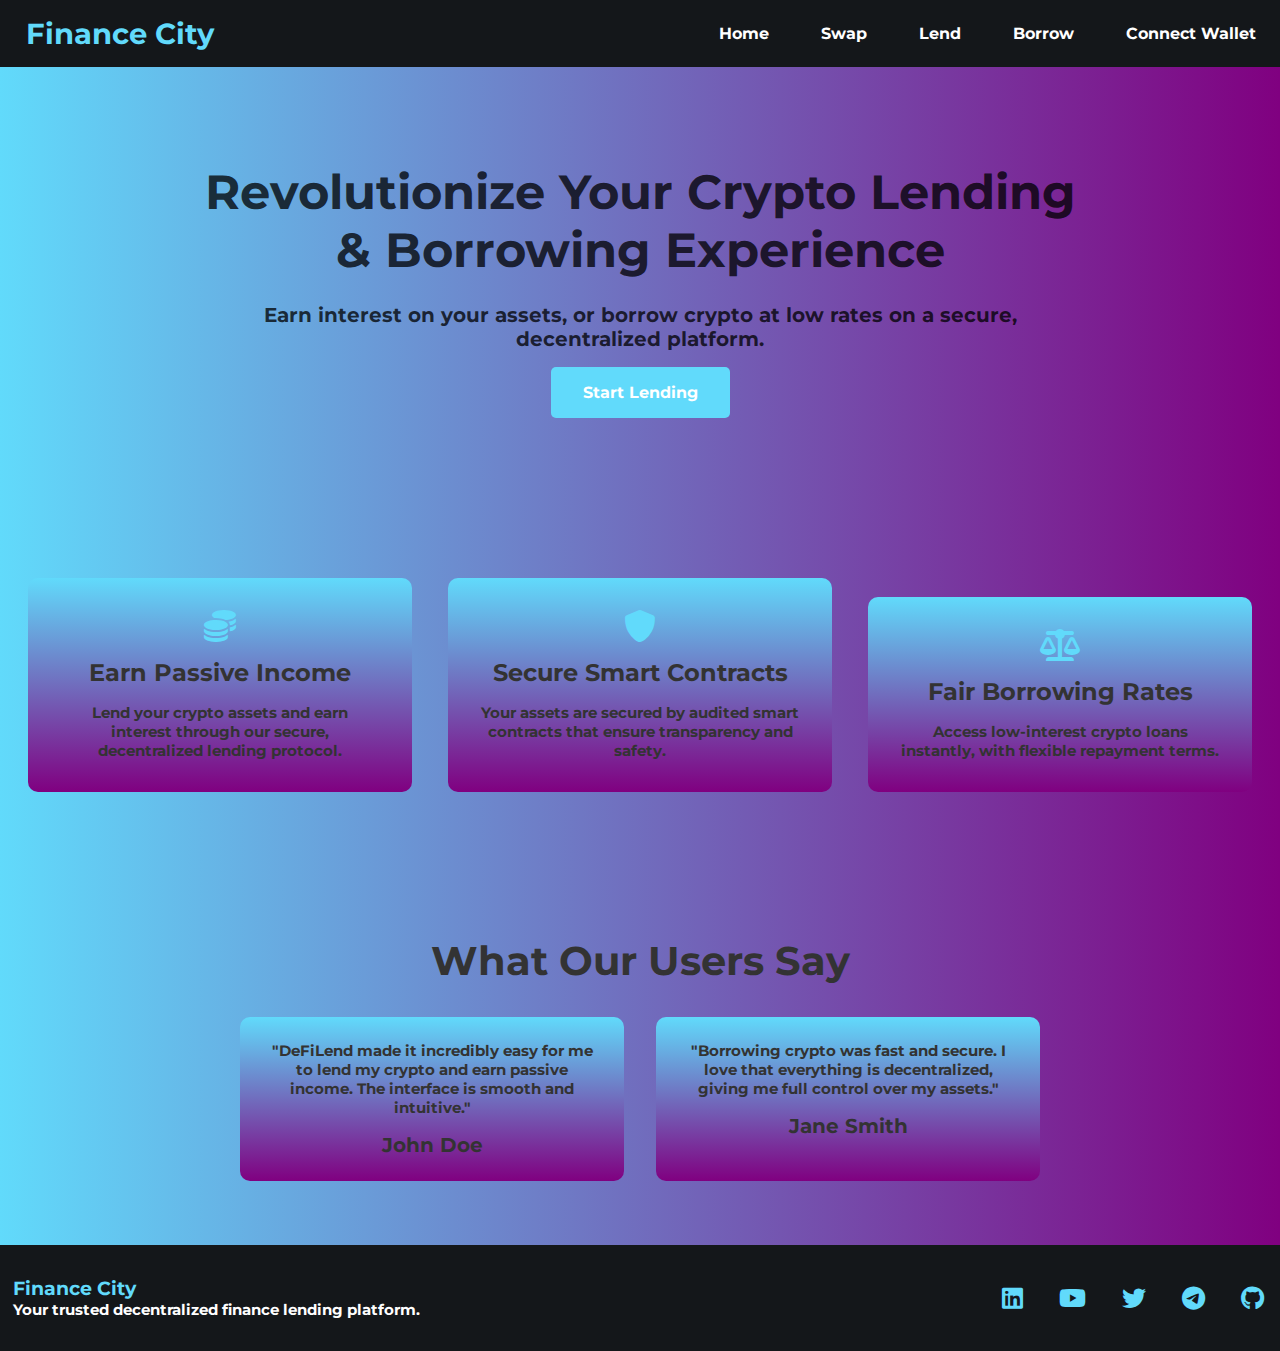
==== index.html @ 5c8c49b8 "1" ====
<!DOCTYPE html>
<html lang="en">

<head>
    <meta charset="UTF-8">
    <meta name="viewport" content="width=device-width, initial-scale=1.0">
    <meta http-equiv="X-UA-Compatible" content="ie=edge">
    <title>Finance City</title>
    <link rel="stylesheet" href="../static/styles.css">
    <link href="https://fonts.googleapis.com/css2?family=Montserrat:wght@400;700&display=swap" rel="stylesheet">
    <link rel="stylesheet" href="https://cdnjs.cloudflare.com/ajax/libs/font-awesome/6.0.0-beta3/css/all.min.css">
</head>

<body>
    <header class="header">
        <div class="container">
            <nav class="navbar">
                <a href="./index.html" class="logo">Finance City</a>
                <ul class="nav-menu">
                    <li><a href="./index.html">Home</a></li>
                    <li><a href="./swap.html">Swap</a></li>
                    <li><a href="#">Lend</a></li>
                    <li><a href="#">Borrow</a></li>
                    <li><a href="#">Connect Wallet</a></li>
                </ul>
                <div class="hamburger">
                    <i class="fas fa-bars"></i>
                </div>
            </nav>
        </div>
    </header>

    <section class="hero">
        <div class="container hero-content">
            <h1>Revolutionize Your Crypto Lending & Borrowing Experience</h1>
            <p>Earn interest on your assets, or borrow crypto at low rates on a secure, decentralized platform.</p>
            <a href="#" class="cta-button">Start Lending</a>
        </div>
    </section>

    <section class="features">
        <div class="container">
            <div class="feature">
                <i class="fas fa-coins"></i>
                <h3>Earn Passive Income</h3>
                <p>Lend your crypto assets and earn interest through our secure, decentralized lending protocol.</p>
            </div>
            <div class="feature">
                <i class="fas fa-shield-alt"></i>
                <h3>Secure Smart Contracts</h3>
                <p>Your assets are secured by audited smart contracts that ensure transparency and safety.</p>
            </div>
            <div class="feature">
                <i class="fas fa-balance-scale"></i>
                <h3>Fair Borrowing Rates</h3>
                <p>Access low-interest crypto loans instantly, with flexible repayment terms.</p>
            </div>
        </div>
    </section>

    <section class="testimonials">
        <div class="container">
            <h2>What Our Users Say</h2>
            <div class="testimonial-grid">
                <div class="testimonial">
                    <p>"DeFiLend made it incredibly easy for me to lend my crypto and earn passive income. The interface is smooth and intuitive."</p>
                    <h4>John Doe</h4>
                </div>
                <div class="testimonial">
                    <p>"Borrowing crypto was fast and secure. I love that everything is decentralized, giving me full control over my assets."</p>
                    <h4>Jane Smith</h4>
                </div>
            </div>
        </div>
    </section>

    <footer>
        <div class="container footer-content">
            <div class="footer-left">
                <h3>Finance City</h3>
                <p>Your trusted decentralized finance lending platform.</p>
            </div>
            <div class="footer-right">
                <ul class="socials">
                    <li><a href="https://www.linkedin.com/in/finance-city-83048931a"><i class="fab fa-linkedin"></i></a></li>
                    <li><a href="www.youtube.com/@FINANCE_CITY_IV"><i class="fab fa-youtube"></i></a></li>
                    <li><a href="#"><i class="fab fa-twitter"></i></a></li>
                    <li><a href="https://t.me/FinanceCityII"><i class="fab fa-telegram"></i></a></li>
                    <li><a href="#"><i class="fab fa-github"></i></a></li>
                </ul>
            </div>
        </div>
    </footer>
</body>

</html>
---- static/styles.css ----
/* Global styles */
* {
    margin: 0;
    padding: 0;
    box-sizing: border-box;
    font-family: 'Montserrat', sans-serif;
}

body {
    color: #333;
}

p {
    font-size: 15px;
    font-weight: bold;
}

/* Header Styles */
.header {
    background-color: #14171a;
    padding: 1rem 0;
}

.navbar {
    display: flex;
    justify-content: space-between;
    align-items: center;
}

.nav-menu {
    list-style: none;
}

.nav-menu li {
    display: inline-block;
    margin-left: 1.5rem;
    margin-right: 1.5rem;
}

.nav-menu li a {
    color: #ffffff;
    text-decoration: none;
    font-weight: 700;
}

.nav-menu li a:hover {
    color: purple;
}

.hamburger {
    display: none;
}

.logo {
    color: #61dafb;
    font-size: 1.8rem;
    font-weight: 700;
    text-decoration: none;
    padding-left: 2%;
}

/* Hero Section */
.hero {
    background:linear-gradient( to right, #61dafb , purple );
    background-size: cover;
    background-position: center;
    color: #000000c4;
    text-align: center;
    padding: 6rem 0;
}

.hero-content {
    max-width: 900px;
    margin: 0 auto;
}

.hero h1 {
    font-size: 3rem;
    margin-bottom: 1.5rem;
}

.hero p {
    font-size: 1.25rem;
    margin-bottom: 2rem;
}

.cta-button {
    padding: 1rem 2rem;
    background-color: #61dafb;
    color: #ffffff;
    text-decoration: none;
    font-weight: 700;
    border-radius: 5px;
    
}

.cta-button:hover{
    background-color: purple;
}

/* Features Section */
.features {
    padding: 4rem 0;
    text-align: center;
    background:linear-gradient( to right, #61dafb , purple );
}

.feature {
    display: inline-block;
    width: 30%;
    margin: 1rem;
    padding: 2rem;
    background:linear-gradient( to bottom, #61dafb , purple );
    border-radius: 10px;
}

.feature i {
    font-size: 2rem;
    color: #61dafb;
    margin-bottom: 1rem;
}

.feature h3 {
    margin-bottom: 1rem;
    font-size: 1.5rem;
}

/* Testimonials Section */
.testimonials {
    padding: 4rem 0;
    background:linear-gradient( to right, #61dafb , purple );
    text-align: center;
}

.testimonials h2 {
    font-size: 2.5rem;
    margin-bottom: 2rem;
}

.testimonial-grid {
    display: flex;
    justify-content: center;
    gap: 2rem;
}

.testimonial {
    background:linear-gradient( to bottom, #61dafb , purple );
    padding: 1.5rem;
    border-radius: 10px;
    width: 30%;
}

.testimonial p {
    /* font-size: 1.1rem; */
    margin-bottom: 1rem;
}

.testimonial h4 {
    font-size: 1.25rem;
    font-weight: 700;
    color: #333;
}

/* Footer Section */
footer {
    background-color: #14171a;
    padding: 2rem 0;
    color: #ffffff;
}

.footer-content {
    display: flex;
    justify-content: space-between;
    align-items: center;
}

.footer-left {
    margin-left: 1%;
}    
    
.footer-left h3 {
    color: #61dafb;
}

.footer-right {
    text-align: right;
}

.socials {
    list-style: none;
}

.socials li {
    display: inline-block;
    margin-left: 1rem;
    margin-right: 1rem;
}

.socials li a {
    color: #61dafb;
    font-size: 1.5rem;
}
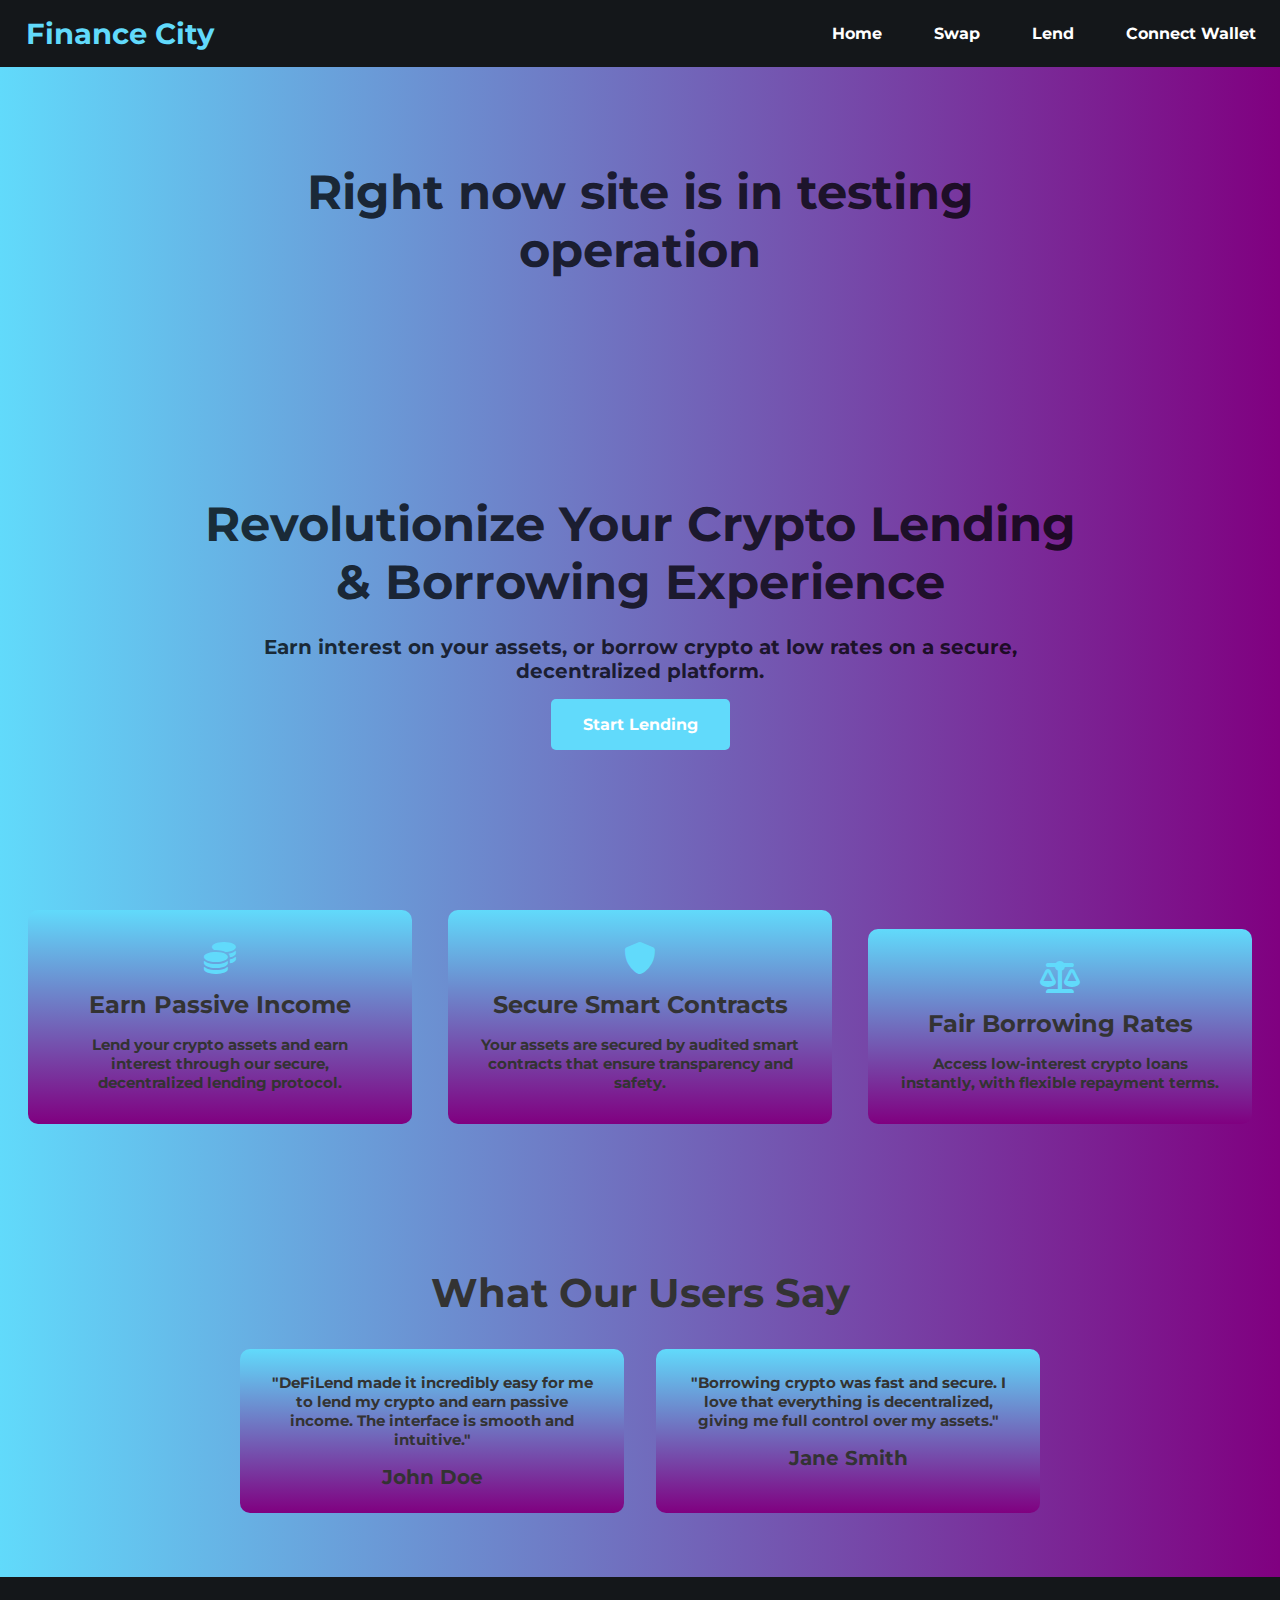
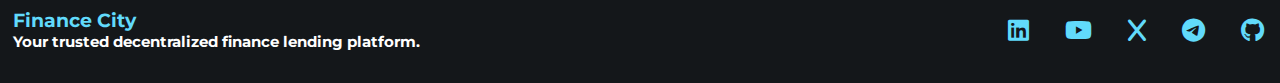
==== commit 15d58213: "index fixed" ====
--- a/index.html
+++ b/index.html
@@ -17,10 +17,9 @@
             <nav class="navbar">
                 <a href="./index.html" class="logo">Finance City</a>
                 <ul class="nav-menu">
-                    <li><a href="./index.html">Home</a></li>
-                    <li><a href="./swap.html">Swap</a></li>
-                    <li><a href="#">Lend</a></li>
-                    <li><a href="#">Borrow</a></li>
+                    <li><a href="./templates/index.html">Home</a></li>
+                    <li><a href="./templates/swap.html">Swap</a></li>
+                    <li><a href="./templates/lend.html">Lend</a></li>
                     <li><a href="#">Connect Wallet</a></li>
                 </ul>
                 <div class="hamburger">
@@ -32,9 +31,15 @@
 
     <section class="hero">
         <div class="container hero-content">
+            <h1>Right now site is in testing operation</h1>
+        </div>
+    </section>
+
+    <section class="hero">
+        <div class="container hero-content">
             <h1>Revolutionize Your Crypto Lending & Borrowing Experience</h1>
             <p>Earn interest on your assets, or borrow crypto at low rates on a secure, decentralized platform.</p>
-            <a href="#" class="cta-button">Start Lending</a>
+            <a href="./lend.html" class="cta-button">Start Lending</a>
         </div>
     </section>
 
@@ -82,15 +87,16 @@
             </div>
             <div class="footer-right">
                 <ul class="socials">
-                    <li><a href="https://www.linkedin.com/in/finance-city-83048931a"><i class="fab fa-linkedin"></i></a></li>
-                    <li><a href="www.youtube.com/@FINANCE_CITY_IV"><i class="fab fa-youtube"></i></a></li>
-                    <li><a href="#"><i class="fab fa-twitter"></i></a></li>
+                    <li><a href="https://www.linkedin.com/in/finance-city-188936327"><i class="fab fa-linkedin"></i></a></li>
+                    <li><a href="https://www.youtube.com/@FINANCE_CITY_IV"><i class="fab fa-youtube"></i></a></li>
+                    <li><a href="https://x.com/FinanceCityII"><i class="fab fa-x"></i></a></li>
                     <li><a href="https://t.me/FinanceCityII"><i class="fab fa-telegram"></i></a></li>
-                    <li><a href="#"><i class="fab fa-github"></i></a></li>
+                    <li><a href="https://github.com/mmdrz-n"><i class="fab fa-github"></i></a></li>
                 </ul>
             </div>
         </div>
     </footer>
+    <script src="../scripts/walletConnect.js"></script>
 </body>
 
 </html>
